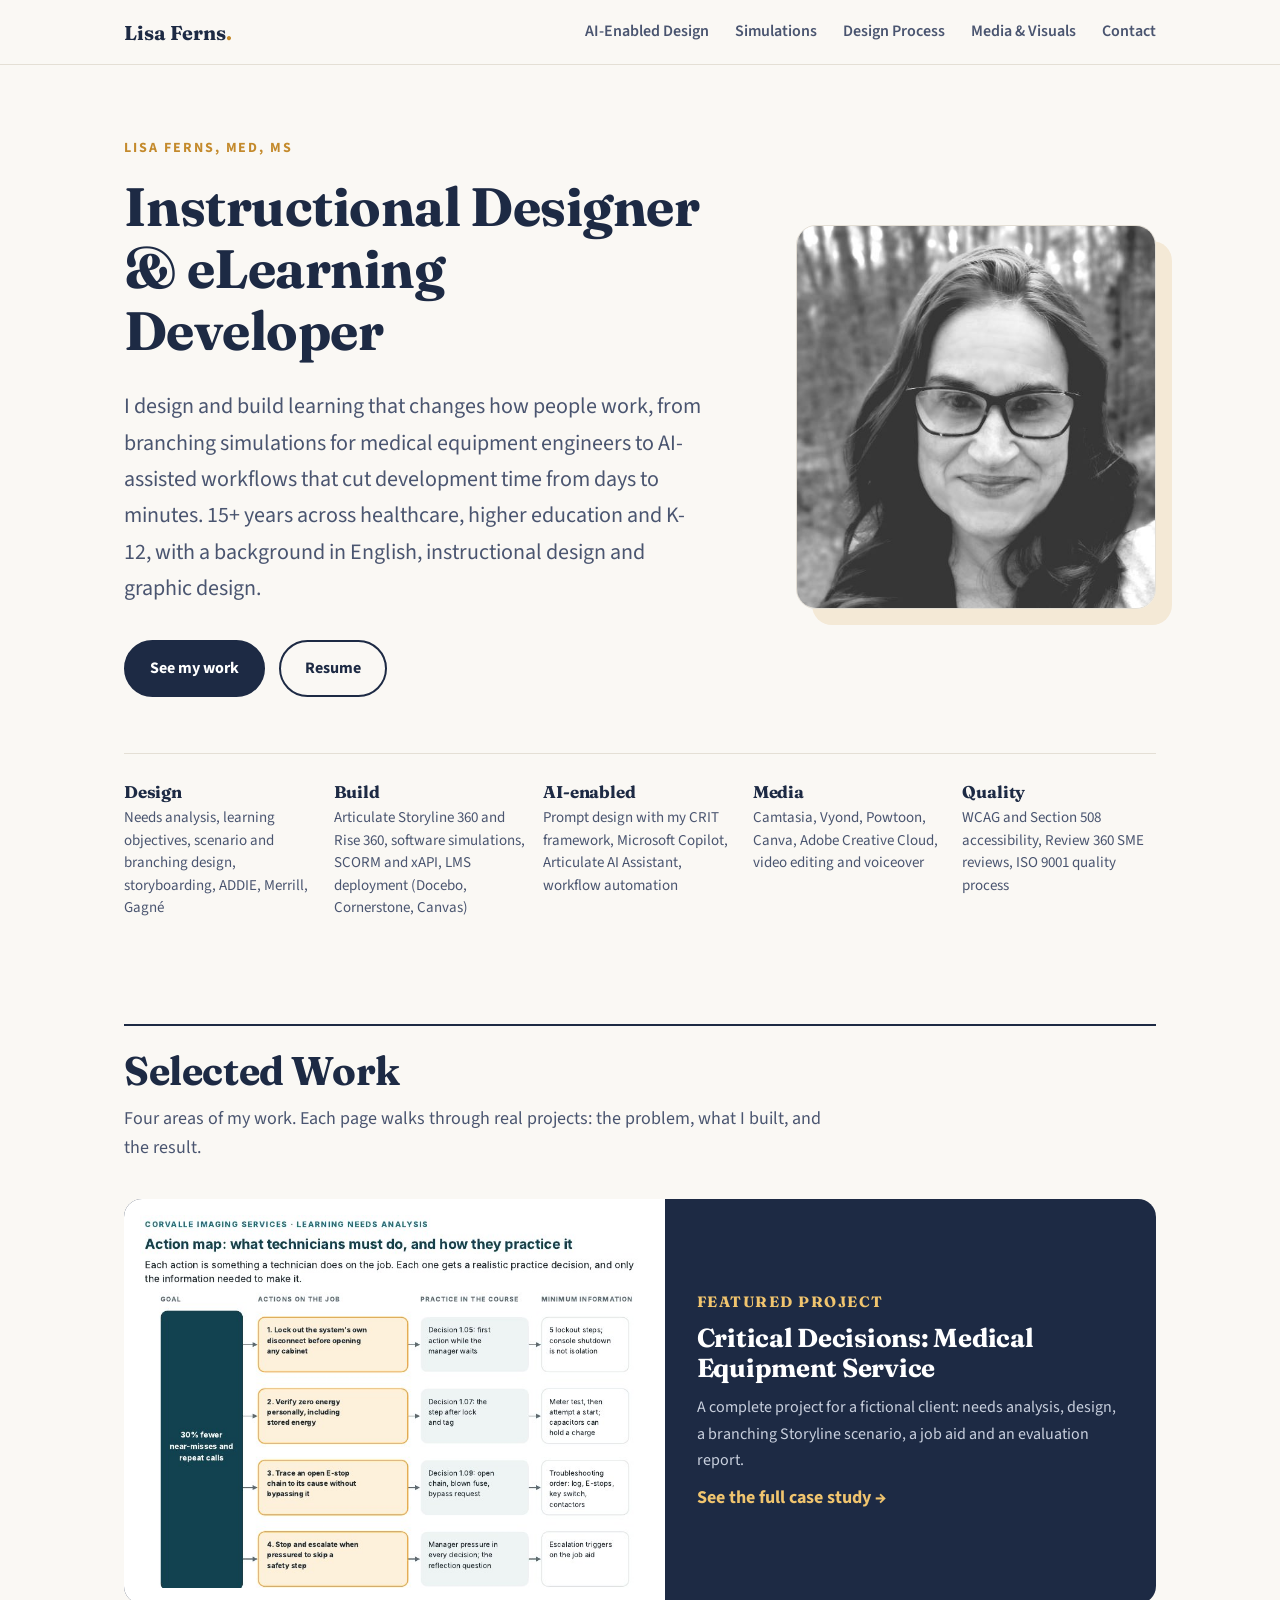
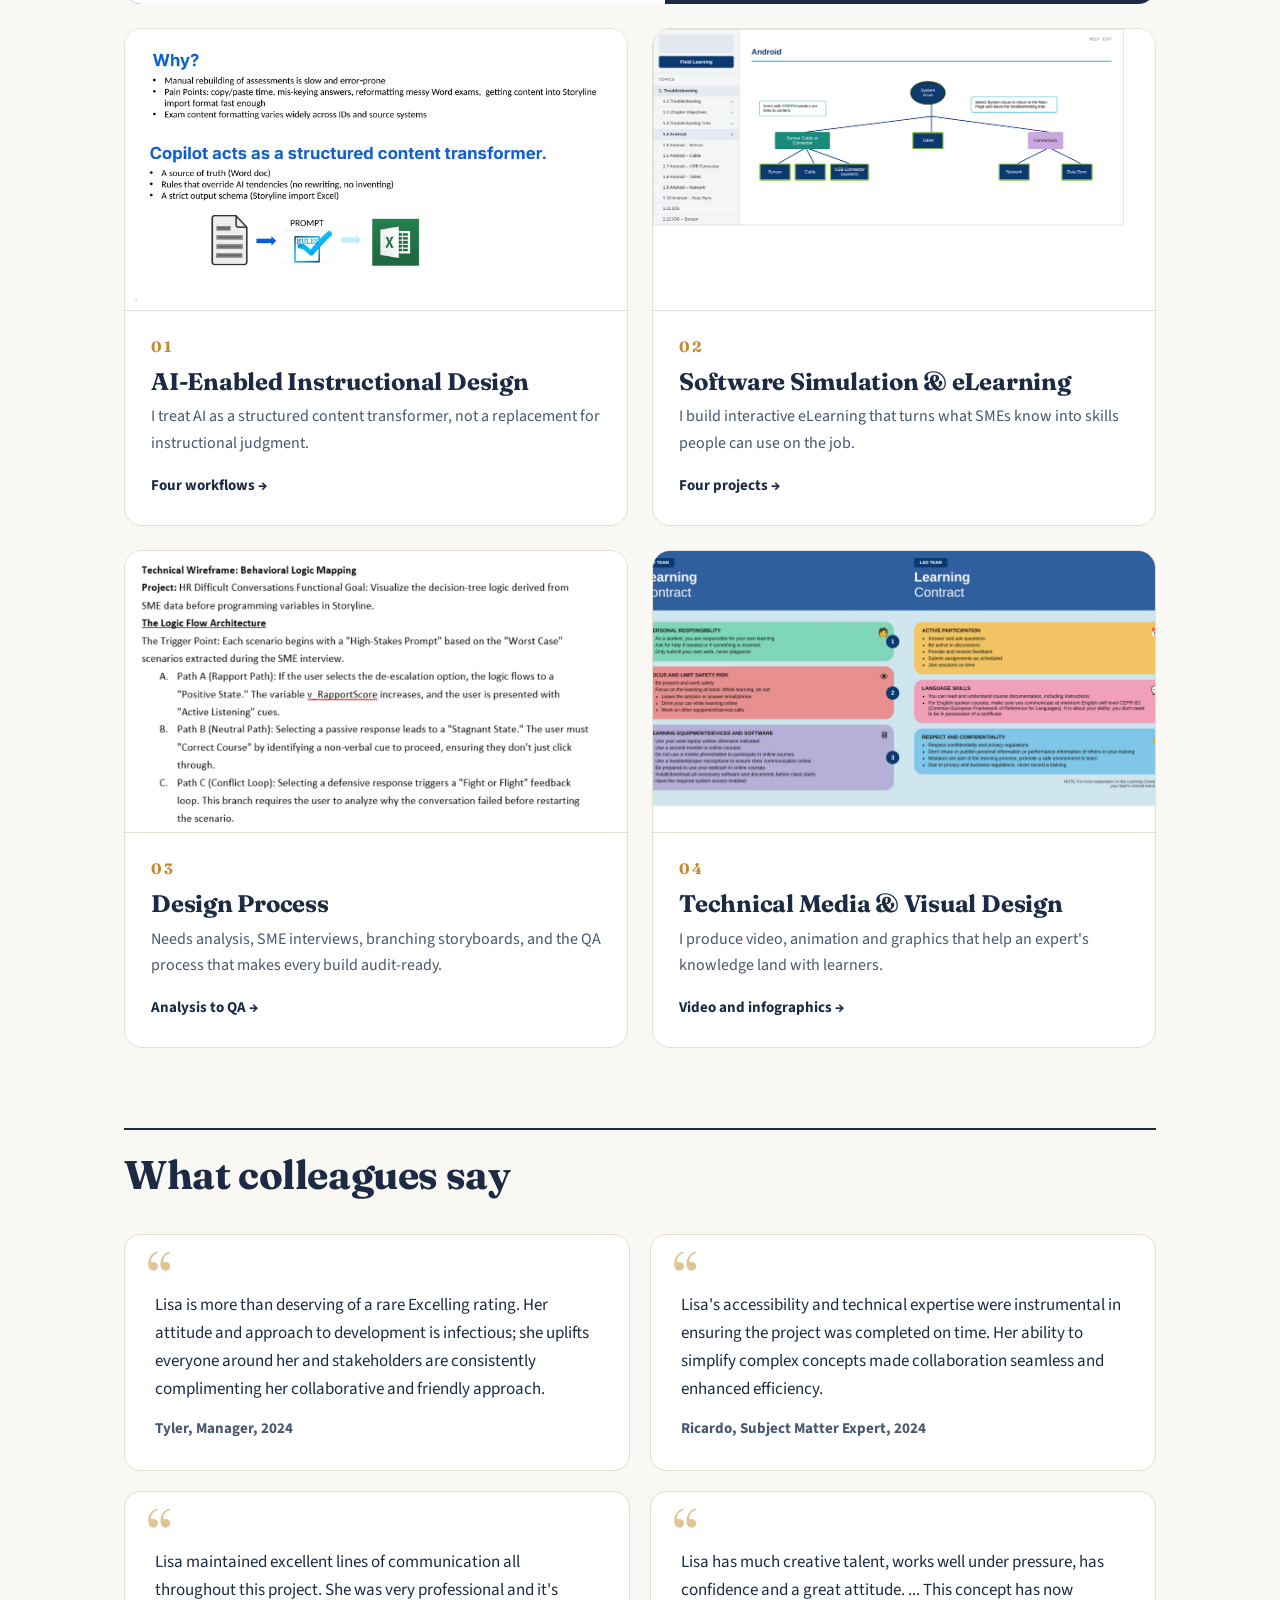
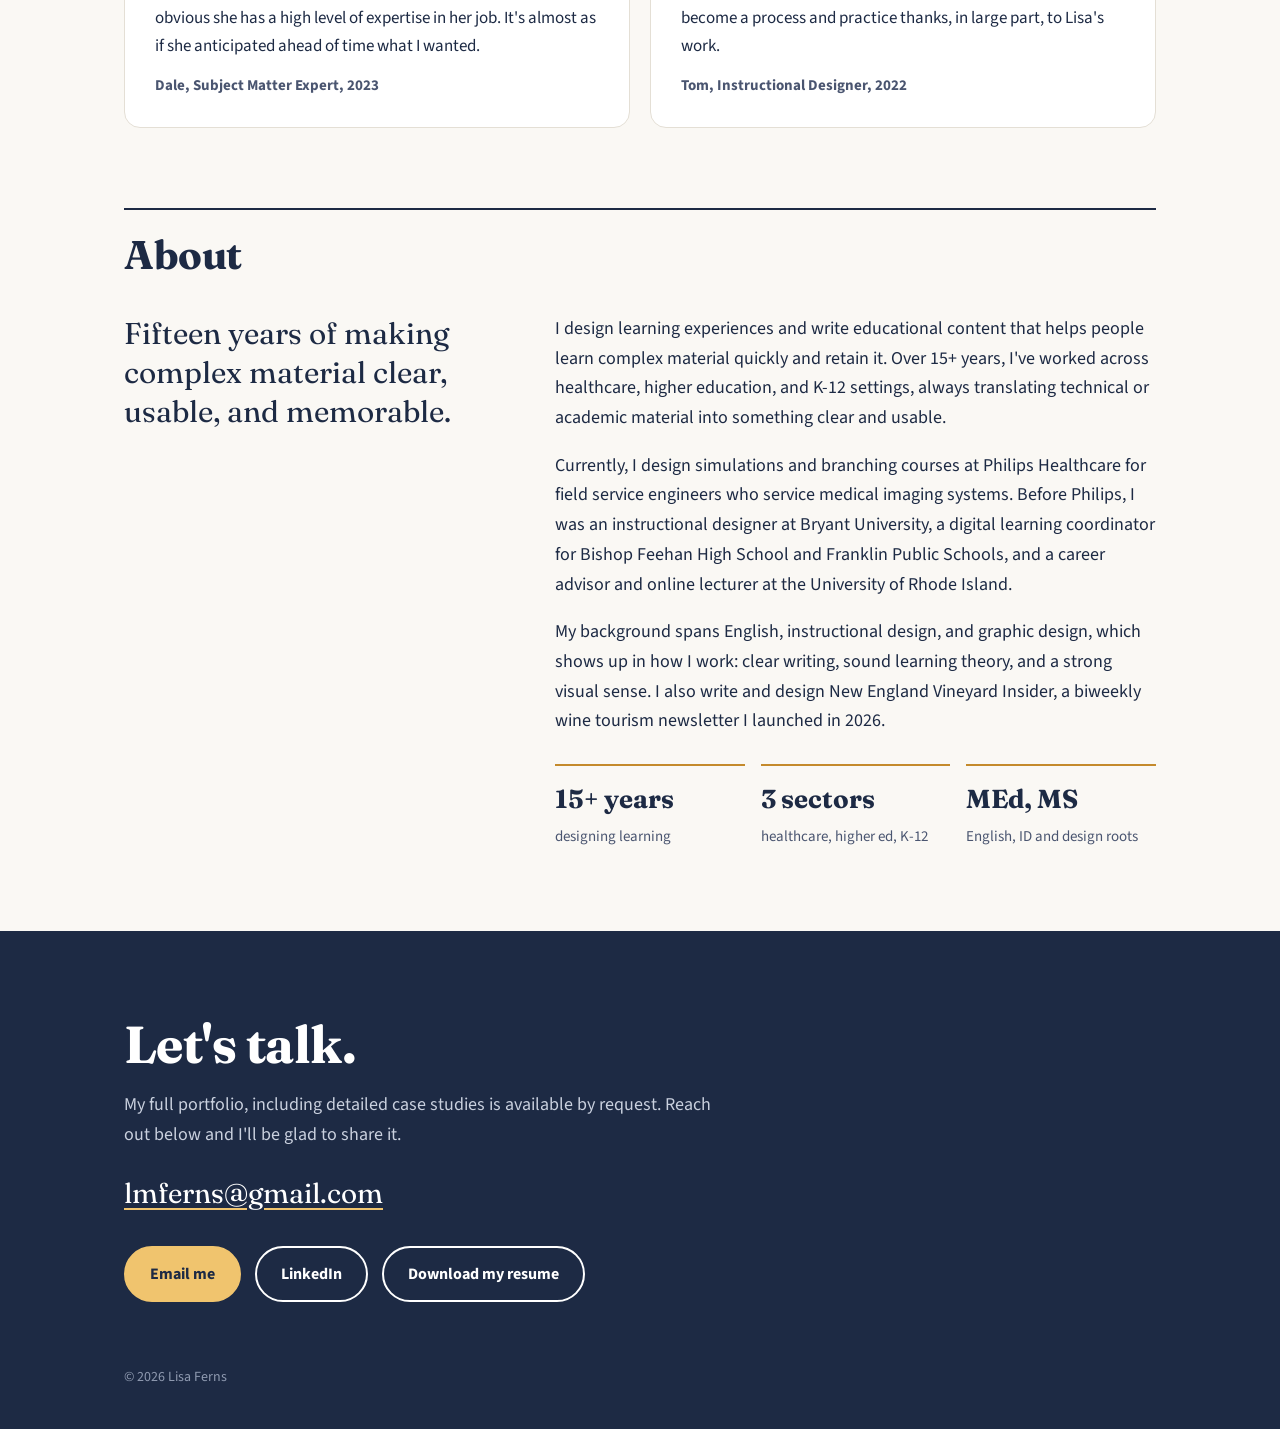
==== index.html @ f71ff094 "Publish portfolio site Co-Authored-By: Claude Opus 5.5 <noreply@anthropic.com> Claude-Session: https" ====
<!doctype html>
<html lang="en">
<head>
<meta charset="utf-8">
<meta name="viewport" content="width=device-width, initial-scale=1">
<title>Lisa Ferns | Learning Experience Designer</title>
<meta name="description" content="Lisa Ferns, MEd, MS. Learning experience designer with 15+ years of experience in AI-enabled instructional design, Storyline simulations and eLearning.">
<meta property="og:title" content="Lisa Ferns | Learning Experience Designer">
<meta property="og:description" content="Lisa Ferns, MEd, MS. Learning experience designer with 15+ years of experience in AI-enabled instructional design, Storyline simulations and eLearning.">
<meta property="og:image" content="https://lmferns.github.io/images/headshot.jpg">
<meta property="og:url" content="https://lmferns.github.io/">
<meta property="og:type" content="website">
<meta name="twitter:card" content="summary">
<link rel="preconnect" href="https://fonts.googleapis.com">
<link rel="preconnect" href="https://fonts.gstatic.com" crossorigin>
<link href="https://fonts.googleapis.com/css2?family=Fraunces:opsz,wght@9..144,500;9..144,700&family=Source+Sans+3:wght@400;600;700&display=swap" rel="stylesheet">
<link rel="stylesheet" href="styles.css">
</head>
<body>
<a class="skip" href="#main">Skip to content</a>
<header class="nav"><div class="wrap">
<a class="brand" href="index.html">Lisa Ferns<span>.</span></a>
<nav aria-label="Main"><a href="ai.html">AI-Enabled Design</a><a href="simulations.html">Simulations</a><a href="process.html">Design Process</a><a href="media.html">Media &amp; Visuals</a><a href="#contact">Contact</a></nav>
</div></header>
<main id="main"><section class="hero"><div class="wrap hero-grid"><div>
<p class="eyebrow">Lisa Ferns, MEd, MS</p>
<h1>Instructional Designer &amp; eLearning Developer</h1>
<p class="lede">I design and build learning that changes how people work, from branching simulations for medical equipment engineers to AI-assisted workflows that cut development time from days to minutes. 15+ years across healthcare, higher education and K-12, with a background in English, instructional design and graphic design.</p>
<div class="btns"><a class="btn solid" href="#work">See my work</a><a class="btn ghost" href="resume/Lisa-Ferns-Resume.pdf" target="_blank" rel="noopener">Resume</a></div>
</div><img class="portrait" src="images/headshot.jpg" alt="Portrait of Lisa Ferns"></div>
<div class="wrap"><div class="skills">
<div><h3>Design</h3><p>Needs analysis, learning objectives, scenario and branching design, storyboarding, ADDIE, Merrill, Gagné</p></div>
<div><h3>Build</h3><p>Articulate Storyline 360 and Rise 360, software simulations, SCORM and xAPI, LMS deployment (Docebo, Cornerstone, Canvas)</p></div>
<div><h3>AI-enabled</h3><p>Prompt design with my CRIT framework, Microsoft Copilot, Articulate AI Assistant, workflow automation</p></div>
<div><h3>Media</h3><p>Camtasia, Vyond, Powtoon, Canva, Adobe Creative Cloud, video editing and voiceover</p></div>
<div><h3>Quality</h3><p>WCAG and Section 508 accessibility, Review 360 SME reviews, ISO 9001 quality process</p></div>
</div></div></section>
<section class="block" id="work"><div class="wrap"><div class="sec-head"><h2>Selected Work</h2><p>Four areas of my work. Each page walks through real projects: the problem, what I built, and the result.</p></div><a class="featured" href="critical-decisions.html"><div class="thumb"><img src="images/cd-actionmap.jpg" alt=""></div><div class="body"><span class="num">Featured project</span><h3>Critical Decisions: Medical Equipment Service</h3><p>A complete project for a fictional client: needs analysis, design, a branching Storyline scenario, a job aid and an evaluation report.</p><span class="more">See the full case study &rarr;</span></div></a><div class="cards"><a class="card" href="ai.html"><div class="thumb"><img src="images/storyline-workflow.jpg" alt="" loading="lazy"></div><div class="body"><span class="num">01</span><h3>AI-Enabled Instructional Design</h3><p>I treat AI as a structured content transformer, not a replacement for instructional judgment.</p><span class="more">Four workflows &rarr;</span></div></a><a class="card" href="simulations.html"><div class="thumb"><img src="images/decision-tree-menu.png" alt="" loading="lazy"></div><div class="body"><span class="num">02</span><h3>Software Simulation &amp; eLearning</h3><p>I build interactive eLearning that turns what SMEs know into skills people can use on the job.</p><span class="more">Four projects &rarr;</span></div></a><a class="card" href="process.html"><div class="thumb"><img src="images/hr-wireframe.jpg" alt="" loading="lazy"></div><div class="body"><span class="num">03</span><h3>Design Process</h3><p>Needs analysis, SME interviews, branching storyboards, and the QA process that makes every build audit-ready.</p><span class="more">Analysis to QA &rarr;</span></div></a><a class="card" href="media.html"><div class="thumb"><img src="images/info-learning-contract.png" alt="" loading="lazy"></div><div class="body"><span class="num">04</span><h3>Technical Media &amp; Visual Design</h3><p>I produce video, animation and graphics that help an expert&#x27;s knowledge land with learners.</p><span class="more">Video and infographics &rarr;</span></div></a></div></div></section><section class="block" id="testimonials"><div class="wrap"><div class="sec-head"><h2>What colleagues say</h2></div><div class="quotes"><figure><blockquote>Lisa is more than deserving of a rare Excelling rating. Her attitude and approach to development is infectious; she uplifts everyone around her and stakeholders are consistently complimenting her collaborative and friendly approach.</blockquote><figcaption>Tyler, Manager, 2024</figcaption></figure><figure><blockquote>Lisa&#x27;s accessibility and technical expertise were instrumental in ensuring the project was completed on time. Her ability to simplify complex concepts made collaboration seamless and enhanced efficiency.</blockquote><figcaption>Ricardo, Subject Matter Expert, 2024</figcaption></figure><figure><blockquote>Lisa maintained excellent lines of communication all throughout this project. She was very professional and it&#x27;s obvious she has a high level of expertise in her job. It&#x27;s almost as if she anticipated ahead of time what I wanted.</blockquote><figcaption>Dale, Subject Matter Expert, 2023</figcaption></figure><figure><blockquote>Lisa has much creative talent, works well under pressure, has confidence and a great attitude. ... This concept has now become a process and practice thanks, in large part, to Lisa&#x27;s work.</blockquote><figcaption>Tom, Instructional Designer, 2022</figcaption></figure></div></div></section><section class="block" id="about"><div class="wrap"><div class="sec-head"><h2>About</h2></div><div class="about-grid">
<p class="pull">Fifteen years of making complex material clear, usable, and memorable.</p>
<div>
<p>I design learning experiences and write educational content that helps people learn complex material quickly and retain it. Over 15+ years, I've worked across healthcare, higher education, and K-12 settings, always translating technical or academic material into something clear and usable.</p>
<p>Currently, I design simulations and branching courses at Philips Healthcare for field service engineers who service medical imaging systems. Before Philips, I was an instructional designer at Bryant University, a digital learning coordinator for Bishop Feehan High School and Franklin Public Schools, and a career advisor and online lecturer at the University of Rhode Island.</p>
<p>My background spans English, instructional design, and graphic design, which shows up in how I work: clear writing, sound learning theory, and a strong visual sense. I also write and design New England Vineyard Insider, a biweekly wine tourism newsletter I launched in 2026.</p>
<div class="facts"><div><b>15+ years</b><span>designing learning</span></div><div><b>3 sectors</b><span>healthcare, higher ed, K-12</span></div><div><b>MEd, MS</b><span>English, ID and design roots</span></div></div>
</div></div></div></section></main>
<section id="contact"><div class="wrap">
<h2>Let's talk.</h2>
<p>My full portfolio, including detailed case studies is available by request. Reach out below and I'll be glad to share it.</p>
<p class="email"><a href="mailto:lmferns@gmail.com">lmferns@gmail.com</a></p>
<div class="btns">
<a class="btn solid" href="mailto:lmferns@gmail.com">Email me</a>
<a class="btn ghost" href="https://www.linkedin.com/in/lisaferns/" target="_blank" rel="noopener">LinkedIn</a>
<a class="btn ghost" href="resume/Lisa-Ferns-Resume.pdf" target="_blank" rel="noopener">Download my resume</a>
</div>
<div class="foot">&copy; 2026 Lisa Ferns</div>
</div></section>
</body>
</html>
---- styles.css ----
:root{
  --ink:#1d2a44; --ink-soft:#4a5570; --paper:#faf8f4; --card:#ffffff;
  --accent:#c48a2c; --accent-soft:#f4e9d6; --gold:#f0c46e; --line:#e4dfd5;
  --max:1080px;
}
*{box-sizing:border-box}
html{scroll-behavior:smooth}
body{margin:0;background:var(--paper);color:var(--ink);font:400 18px/1.65 "Source Sans 3",system-ui,sans-serif;-webkit-font-smoothing:antialiased}
img{max-width:100%;display:block}
a{color:inherit}
.wrap{max-width:var(--max);margin:0 auto;padding:0 24px}
h1,h2,h3{font-family:Fraunces,Georgia,serif;font-weight:700;line-height:1.15;margin:0;letter-spacing:-.01em}
.skip{position:absolute;left:-999px}.skip:focus{left:16px;top:8px;background:#fff;padding:8px;z-index:99}

/* nav */
header.nav{position:sticky;top:0;z-index:10;background:rgba(250,248,244,.94);backdrop-filter:blur(8px);border-bottom:1px solid var(--line)}
header.nav .wrap{display:flex;justify-content:space-between;align-items:center;min-height:64px;gap:20px}
.brand{font-family:Fraunces,serif;font-weight:700;font-size:20px;text-decoration:none;white-space:nowrap}
.brand span{color:var(--accent)}
nav{display:flex;gap:26px}
nav a{text-decoration:none;font-weight:600;font-size:16px;color:var(--ink-soft);white-space:nowrap;padding:4px 0;border-bottom:2px solid transparent}
nav a:hover{color:var(--ink)}
nav a[aria-current="page"]{color:var(--ink);border-bottom-color:var(--accent)}

/* buttons */
.btns{display:flex;gap:14px;flex-wrap:wrap}
.btn{display:inline-block;padding:13px 24px;border-radius:999px;font-weight:700;font-size:16px;text-decoration:none;border:2px solid var(--ink);transition:.15s}
.btn.solid{background:var(--ink);color:#fff}
.btn.solid:hover{background:#2c3d60;border-color:#2c3d60}
.btn.ghost:hover{background:var(--ink);color:#fff}
.eyebrow{text-transform:uppercase;letter-spacing:.14em;font-size:14px;font-weight:700;color:var(--accent);margin:0 0 16px}

/* home hero */
.hero{padding:72px 0 64px}
.hero-grid{display:grid;grid-template-columns:1.5fr 1fr;gap:56px;align-items:center}
.hero h1{font-size:clamp(36px,5vw,54px);max-width:18ch}
.lede{font-size:clamp(19px,2.2vw,22px);color:var(--ink-soft);max-width:36em;margin:26px 0 34px}
.portrait{border-radius:20px;overflow:hidden;border:1px solid var(--line);box-shadow:16px 16px 0 var(--accent-soft);max-width:360px;justify-self:end}

/* skills strip */
.skills{display:grid;grid-template-columns:repeat(5,1fr);gap:16px;margin-top:56px;padding-top:28px;border-top:1px solid var(--line)}
.skills h3{font-size:17px;margin-bottom:6px;color:var(--ink)}
.skills p{margin:0;font-size:15px;line-height:1.5;color:var(--ink-soft)}
@media (max-width:960px){.skills{grid-template-columns:repeat(2,1fr)}}
@media (max-width:560px){.skills{grid-template-columns:1fr}}

/* page hero */
.page-hero{padding:72px 0 40px}
.page-hero h1{font-size:clamp(36px,6vw,58px);max-width:18ch}
.page-hero .lede{margin-bottom:0}

/* section heads */
.sec-head{border-top:2px solid var(--ink);padding-top:22px;margin-bottom:36px}
.sec-head h2{font-size:clamp(28px,4vw,40px)}
.sec-head p{margin:10px 0 0;color:var(--ink-soft);max-width:40em}
section.block{padding:40px 0}

/* strengths */
.strengths{display:grid;grid-template-columns:1fr 1fr;gap:16px;margin:36px 0 8px;padding:0;list-style:none}
.strengths li{background:var(--card);border:1px solid var(--line);border-left:4px solid var(--accent);border-radius:10px;padding:18px 20px;font-size:16px;color:var(--ink-soft)}
.strengths b{display:block;color:var(--ink);font-size:17px;margin-bottom:4px}

/* section cards on home */
.cards{display:grid;grid-template-columns:1fr 1fr;gap:24px}
.card{display:flex;flex-direction:column;background:var(--card);border:1px solid var(--line);border-radius:18px;overflow:hidden;text-decoration:none;transition:.18s}
.card:hover{transform:translateY(-3px);box-shadow:0 14px 30px rgba(29,42,68,.10)}
.card .thumb{aspect-ratio:16/9;background:var(--accent-soft);overflow:hidden;border-bottom:1px solid var(--line)}
.card .thumb img{width:100%;height:100%;object-fit:cover;object-position:top}
.card .body{padding:24px 26px 26px;display:flex;flex-direction:column;gap:8px;flex:1}
.card .num{font-family:Fraunces,serif;color:var(--accent);font-weight:700;font-size:15px;letter-spacing:.1em}
.card h3{font-size:24px}
.card p{margin:0;color:var(--ink-soft);font-size:16px}
.card .more{margin-top:auto;padding-top:10px;font-weight:700;font-size:15px}

/* featured + case study */
.featured{display:grid;grid-template-columns:1.1fr 1fr;margin:0 0 24px;background:var(--ink);color:#fff;border-radius:18px;overflow:hidden;text-decoration:none;transition:.18s}
.featured:hover{transform:translateY(-3px);box-shadow:0 14px 30px rgba(29,42,68,.18)}
.featured .thumb{background:#fff;padding:16px}
.featured .thumb img{width:100%;height:100%;object-fit:contain}
.featured .body{padding:32px;display:flex;flex-direction:column;gap:10px;justify-content:center}
.featured .num{font-family:Fraunces,serif;color:var(--gold);font-weight:700;font-size:15px;letter-spacing:.1em;text-transform:uppercase}
.featured h3{font-size:26px;color:#fff}
.featured p{margin:0;color:#c9d0de;font-size:16px}
.featured .more{font-weight:700;color:var(--gold)}
.cd-steps{display:grid;grid-template-columns:repeat(5,1fr);gap:12px;margin-bottom:40px}
.cd-steps a{background:var(--card);border:1px solid var(--line);border-radius:12px;padding:14px 16px;text-decoration:none;font-weight:600}
.cd-steps a:hover{border-color:var(--accent)}
.cd-steps b{display:block;font-family:Fraunces,serif;color:var(--accent);font-size:20px}
.project{scroll-margin-top:90px}
@media (max-width:760px){.featured{grid-template-columns:1fr}.cd-steps{grid-template-columns:repeat(2,1fr)}}

/* projects */
.project{background:var(--card);border:1px solid var(--line);border-radius:18px;padding:clamp(24px,5vw,52px);margin-bottom:40px}
.p-top{display:grid;grid-template-columns:auto 1fr;gap:22px;align-items:start;margin-bottom:28px}
.p-num{font-family:Fraunces,serif;font-size:52px;line-height:1;color:var(--accent);font-weight:700}
.project h3{font-size:clamp(23px,3vw,31px);margin-bottom:12px}
.tags{display:flex;flex-wrap:wrap;gap:8px;margin:0;padding:0;list-style:none}
.tags li{background:var(--accent-soft);color:#7a5418;font-size:14px;font-weight:600;padding:4px 12px;border-radius:999px}
.stat{display:flex;gap:16px;align-items:center;background:var(--ink);color:#fff;border-radius:12px;padding:18px 24px;margin-bottom:32px}
.stat strong{font-family:Fraunces,serif;font-size:clamp(23px,3vw,30px);color:var(--gold);white-space:nowrap}
.stat span{font-size:16px;opacity:.9}
.story{display:grid;gap:26px;max-width:46em}
.story h4{margin:0 0 6px;font-size:13px;text-transform:uppercase;letter-spacing:.14em;color:var(--accent);font-weight:700}
.story p{margin:0}
.story ul{margin:4px 0 0;padding-left:20px}
.story li{margin-bottom:8px}
.story li b{color:var(--ink)}
.note{font-size:15px;color:var(--ink-soft);font-style:italic}
.project .btn{margin-top:32px}
.shots{display:grid;gap:16px;margin-top:36px}
.shots:not(.two):not(.three){max-width:760px}
.shots.narrow{max-width:520px}
.shots.two{grid-template-columns:1fr 1fr}
.shots.three{grid-template-columns:repeat(3,1fr)}
.shots figure{margin:0}
.shots img{border-radius:10px;border:1px solid var(--line);width:100%;background:#fff}
.shots figcaption{font-size:14px;color:var(--ink-soft);margin-top:8px}
.video{position:relative;aspect-ratio:16/9;border-radius:10px;overflow:hidden;border:1px solid var(--line);background:#000}
.video iframe{position:absolute;inset:0;width:100%;height:100%;border:0}
.gallery{columns:3 260px;column-gap:16px;margin-top:36px}
.gallery a{display:block;margin-bottom:16px;break-inside:avoid}
.gallery img{border-radius:10px;border:1px solid var(--line);width:100%}
.shift{display:grid;grid-template-columns:1fr auto 1fr;gap:16px;align-items:center;margin-top:36px}
.shift div{border:1px solid var(--line);border-radius:12px;padding:20px 22px;background:var(--paper)}
.shift .after{background:var(--accent-soft);border-color:#e7d2ad}
.shift small{display:block;text-transform:uppercase;letter-spacing:.12em;font-size:12px;font-weight:700;color:var(--ink-soft);margin-bottom:6px}
.shift b{font-family:Fraunces,serif;font-size:21px}
.shift .arrow{font-size:28px;color:var(--accent);border:0;background:none;padding:0}

/* QA steps */
.qa-steps{list-style:none;margin:0;padding:0;display:grid;grid-template-columns:1fr 1fr;gap:20px;counter-reset:qa}
.qa-steps li{counter-increment:qa;background:var(--card);border:1px solid var(--line);border-radius:14px;padding:26px}
.qa-steps li::before{content:counter(qa,decimal-leading-zero);font-family:Fraunces,serif;font-weight:700;font-size:28px;color:var(--accent);display:block;margin-bottom:8px}
.qa-steps h3{font-size:21px;margin-bottom:8px}
.qa-steps p{margin:0;font-size:17px;color:var(--ink-soft)}
.wide-img{margin:28px 0 0;border-radius:12px;border:1px solid var(--line);background:#fff;padding:12px}

/* testimonials */
.quotes{display:grid;grid-template-columns:1fr 1fr;gap:20px}
.quotes figure{margin:0;background:var(--card);border:1px solid var(--line);border-radius:16px;padding:28px 30px;position:relative}
.quotes figure::before{content:"\201C";font-family:Fraunces,serif;font-size:72px;line-height:1;color:var(--accent);position:absolute;top:10px;left:22px;opacity:.5}
.quotes blockquote{margin:28px 0 14px;font-size:17px}
.quotes figcaption{font-weight:700;font-size:15px;color:var(--ink-soft)}

/* about */
.about-grid{display:grid;grid-template-columns:1fr 1.6fr;gap:56px}
.pull{font-family:Fraunces,serif;font-size:clamp(24px,3vw,30px);line-height:1.3;margin:0}
.about-grid p{margin:0 0 18px}
.facts{display:grid;grid-template-columns:repeat(3,1fr);gap:16px;margin-top:28px}
.facts div{border-top:2px solid var(--accent);padding-top:12px}
.facts b{display:block;font-family:Fraunces,serif;font-size:26px}
.facts span{font-size:15px;color:var(--ink-soft)}

/* next page */
.next{display:flex;justify-content:space-between;gap:16px;flex-wrap:wrap;padding:20px 0 60px}
.next a{font-weight:700;text-decoration:none;border-bottom:2px solid var(--accent)}

/* contact */
#contact{background:var(--ink);color:#fff;padding:84px 0 40px;margin-top:40px}
#contact h2{font-size:clamp(32px,5vw,52px);margin-bottom:16px}
#contact p{color:#c9d0de;max-width:34em;margin:0 0 28px}
#contact p.email{font-family:Fraunces,serif;font-size:clamp(22px,3vw,28px);color:#fff;margin:-8px 0 30px}
#contact p.email a{text-decoration-color:var(--gold);text-underline-offset:5px}
#contact .btn{border-color:#fff}
#contact .btn.solid{background:var(--gold);border-color:var(--gold);color:var(--ink)}
#contact .btn.ghost{color:#fff}
#contact .btn.ghost:hover{background:#fff;color:var(--ink)}
#contact .foot{margin-top:64px;font-size:14px;color:#8f9ab0}

@media (max-width:860px){
  header.nav .wrap{flex-direction:column;align-items:flex-start;gap:4px;padding-top:12px;padding-bottom:8px}
  nav{width:100%;overflow-x:auto;gap:22px;padding-bottom:4px;scrollbar-width:none}
  nav::-webkit-scrollbar{display:none}
  .hero-grid{grid-template-columns:1fr;gap:36px}
  .portrait{justify-self:start;max-width:240px}
}
@media (max-width:760px){
  body{font-size:17px}
  .wrap{padding:0 16px}
  .hero{padding:52px 0 56px}
  .page-hero{padding:48px 0 24px}
  .p-top{grid-template-columns:1fr;gap:6px}
  .p-num{font-size:38px}
  .cards,.quotes,.strengths,.qa-steps,.shots.two,.shots.three,.about-grid,.facts{grid-template-columns:1fr}
  .about-grid{gap:20px}
  .shift{grid-template-columns:1fr}
  .shift .arrow{transform:rotate(90deg);justify-self:center}
  .stat{flex-direction:column;align-items:flex-start;gap:4px}
}
.shots video{display:block;width:100%;border-radius:10px;border:1px solid var(--line);background:#000}
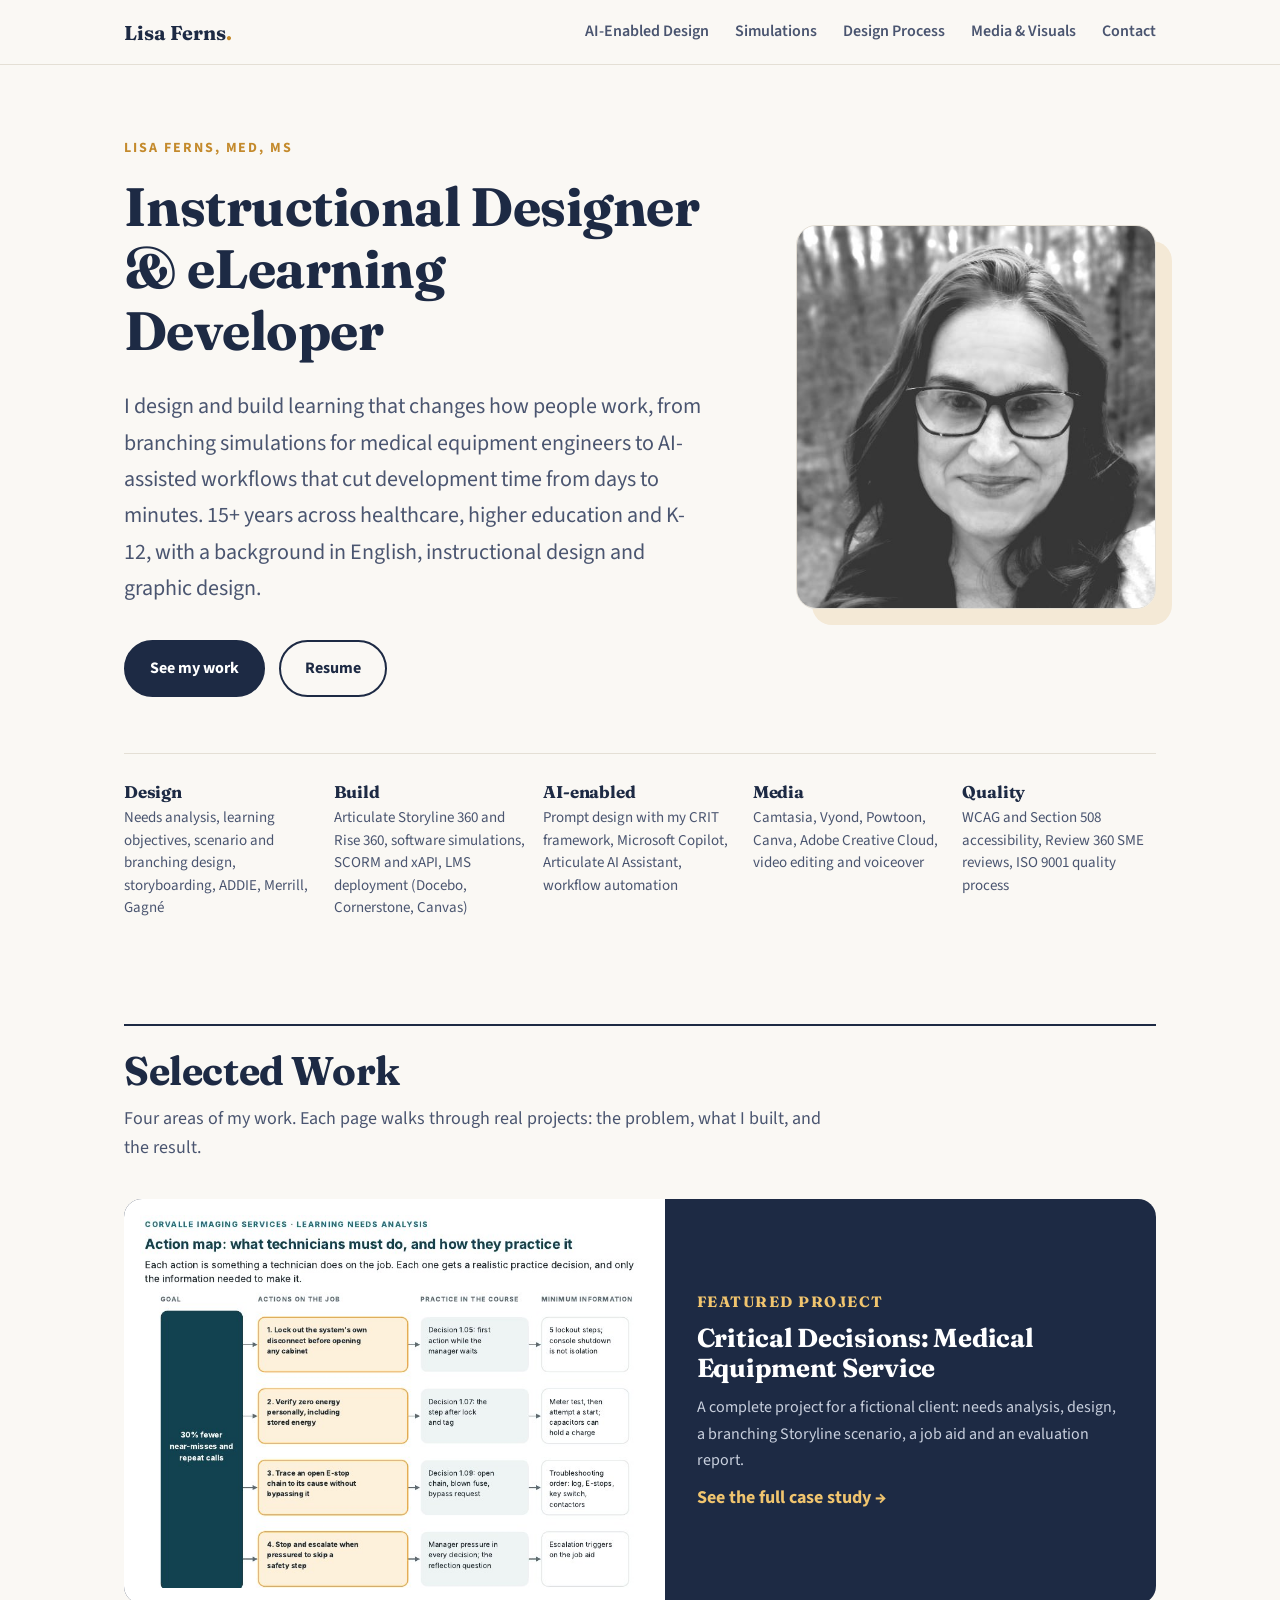
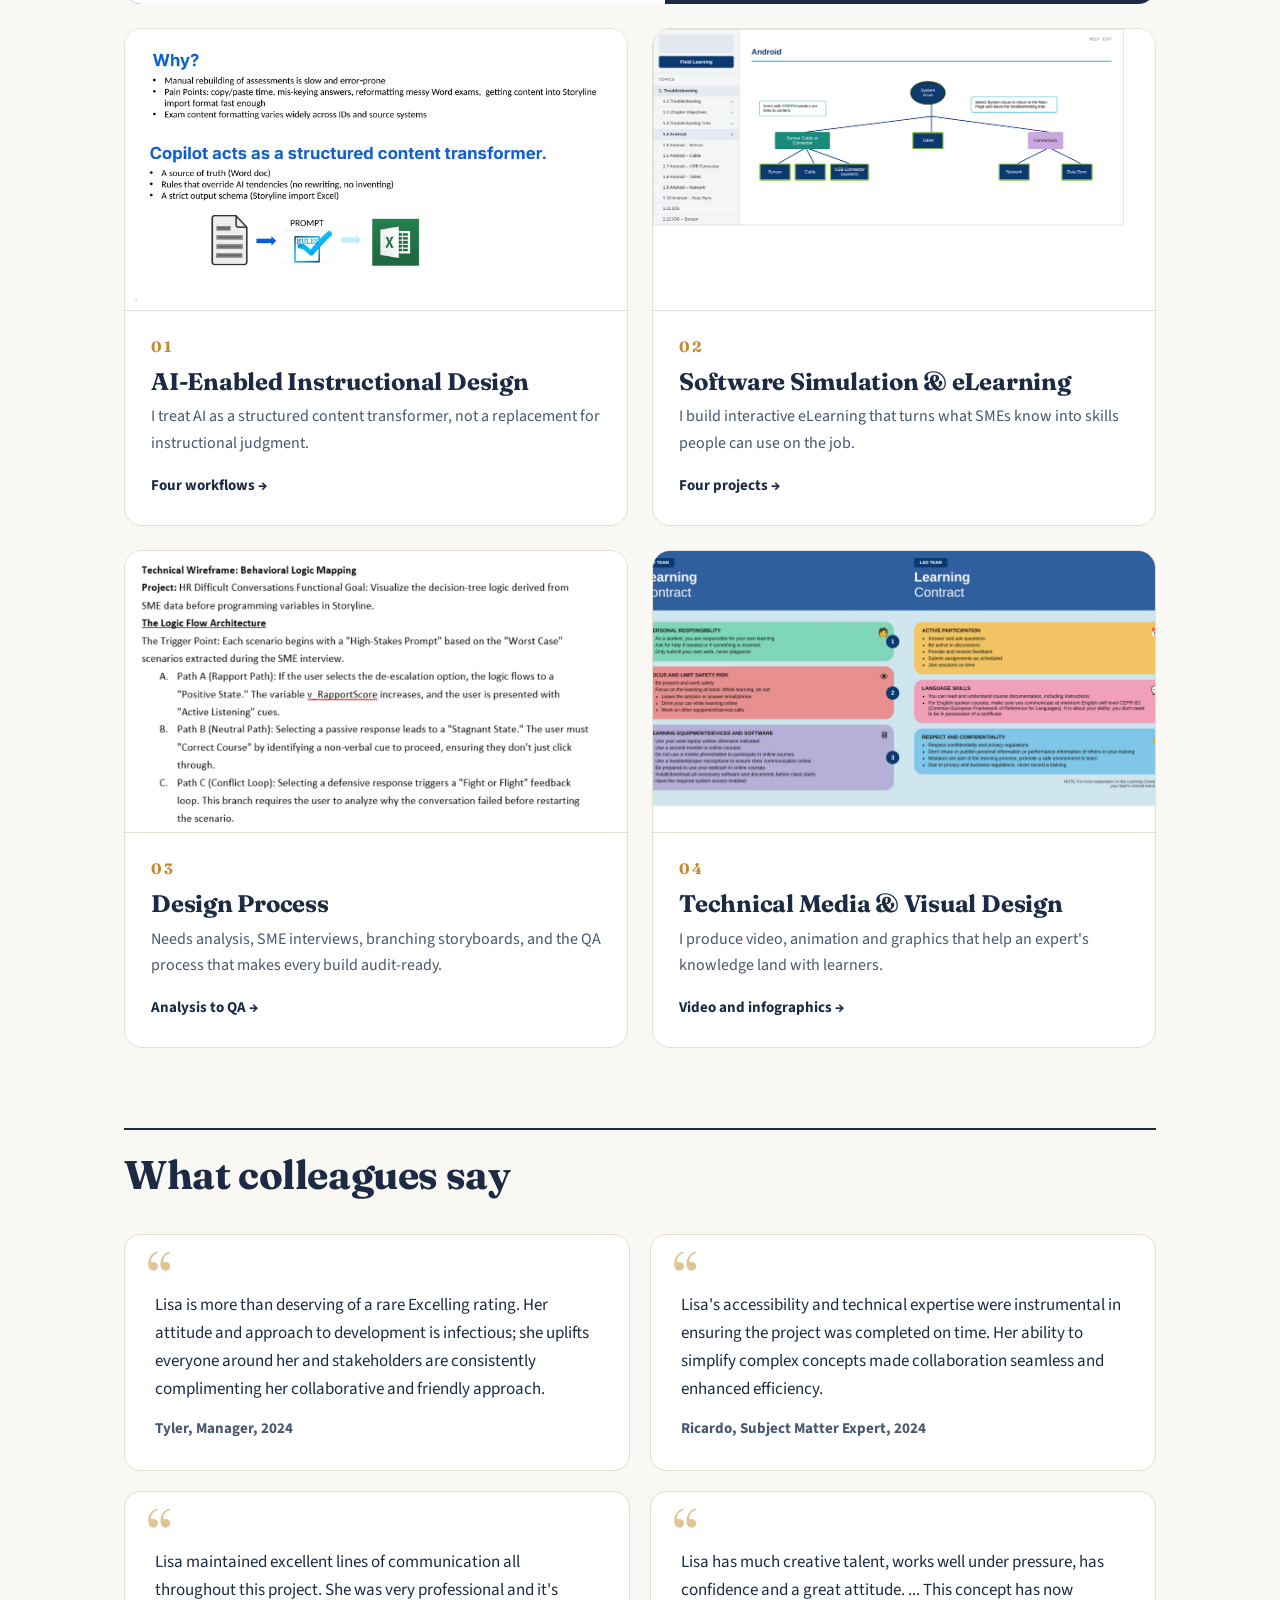
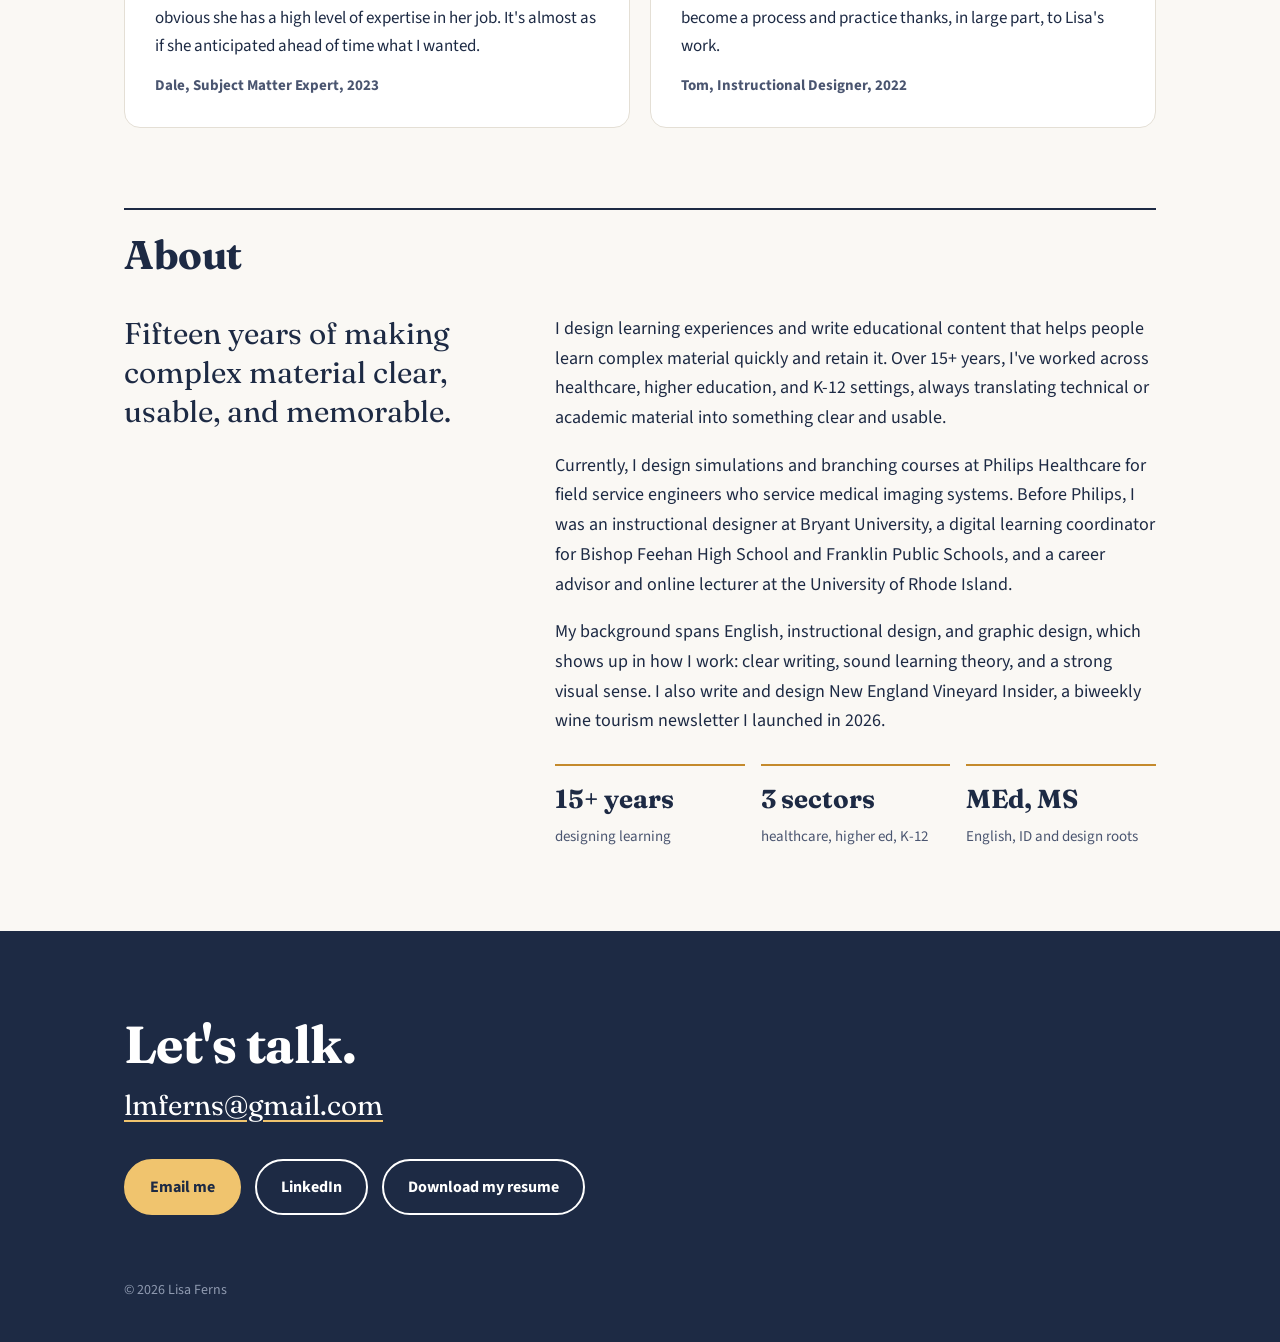
==== commit acb310b9: "Remove 'available by request' line from contact section Co-Authored-By: Claude Opus 5.5 <noreply@ant" ====
--- a/index.html
+++ b/index.html
@@ -45,7 +45,6 @@
 </div></div></div></section></main>
 <section id="contact"><div class="wrap">
 <h2>Let's talk.</h2>
-<p>My full portfolio, including detailed case studies is available by request. Reach out below and I'll be glad to share it.</p>
 <p class="email"><a href="mailto:lmferns@gmail.com">lmferns@gmail.com</a></p>
 <div class="btns">
 <a class="btn solid" href="mailto:lmferns@gmail.com">Email me</a>
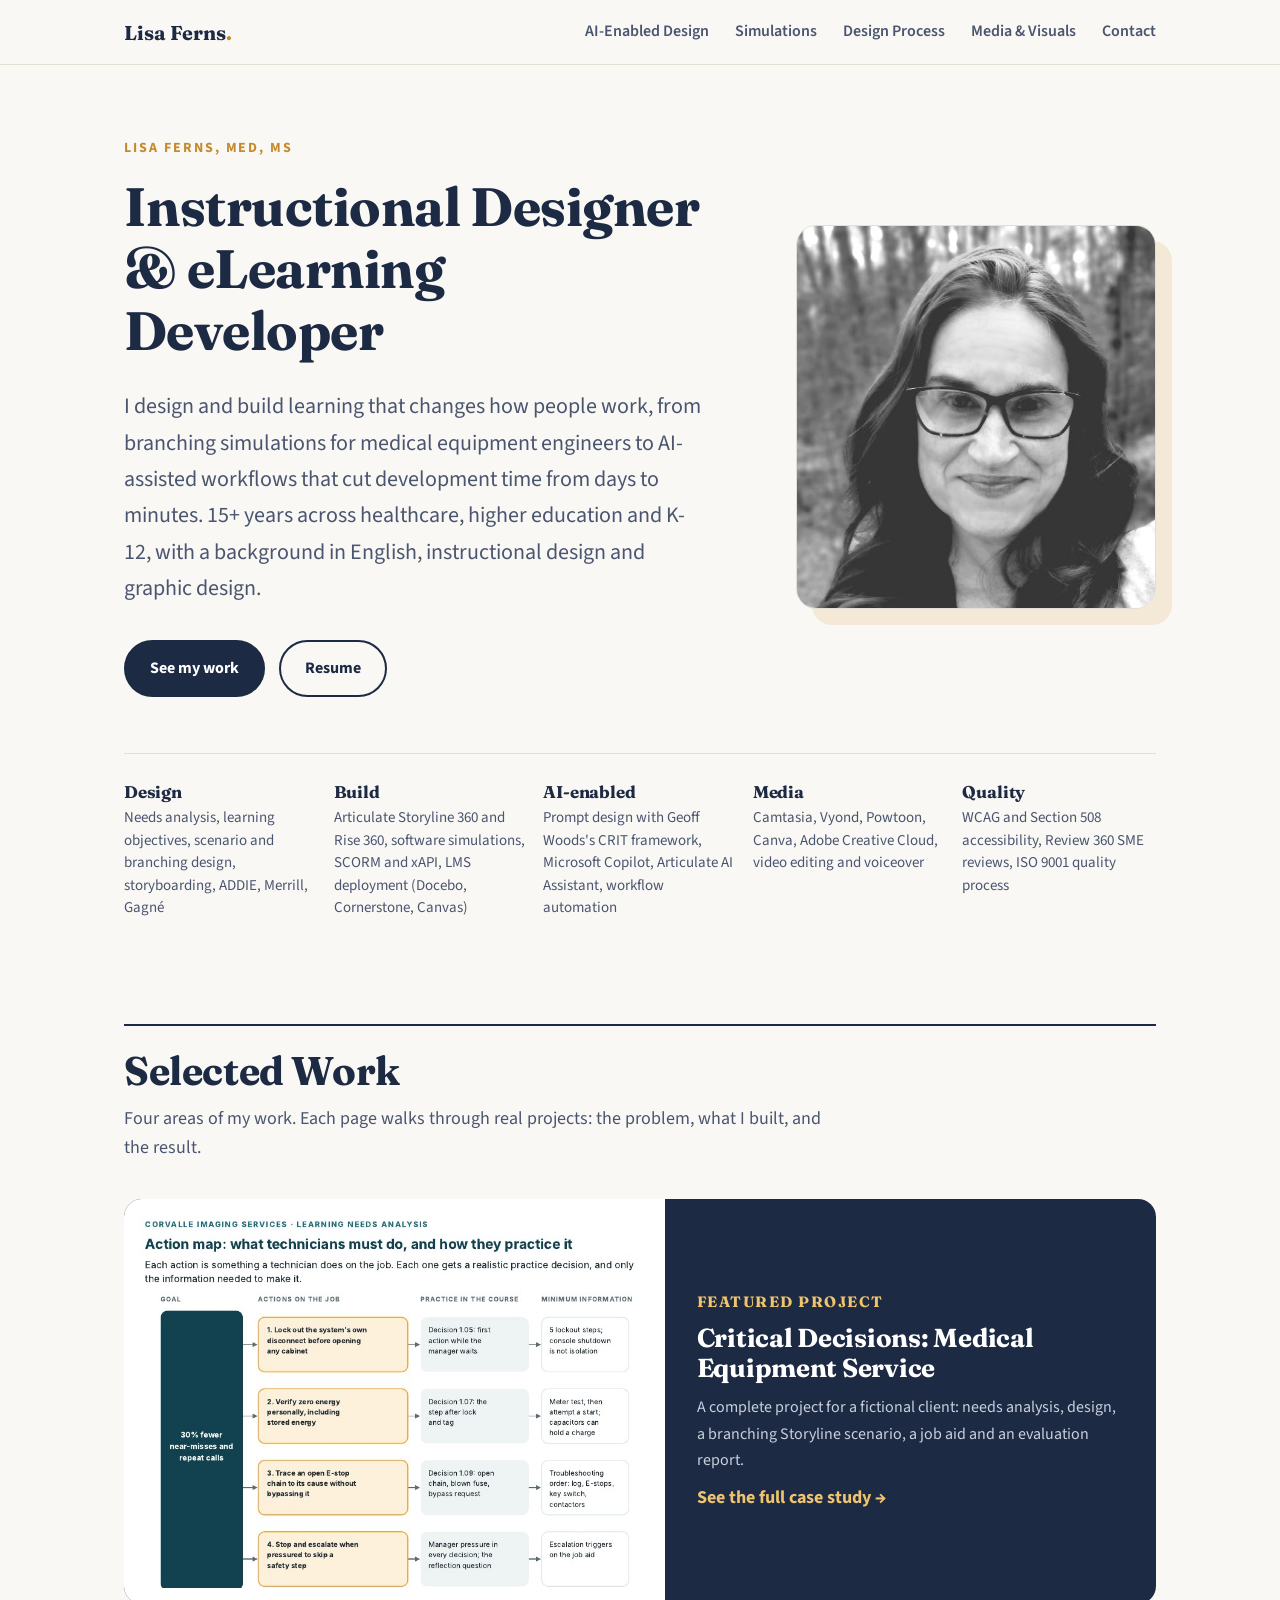
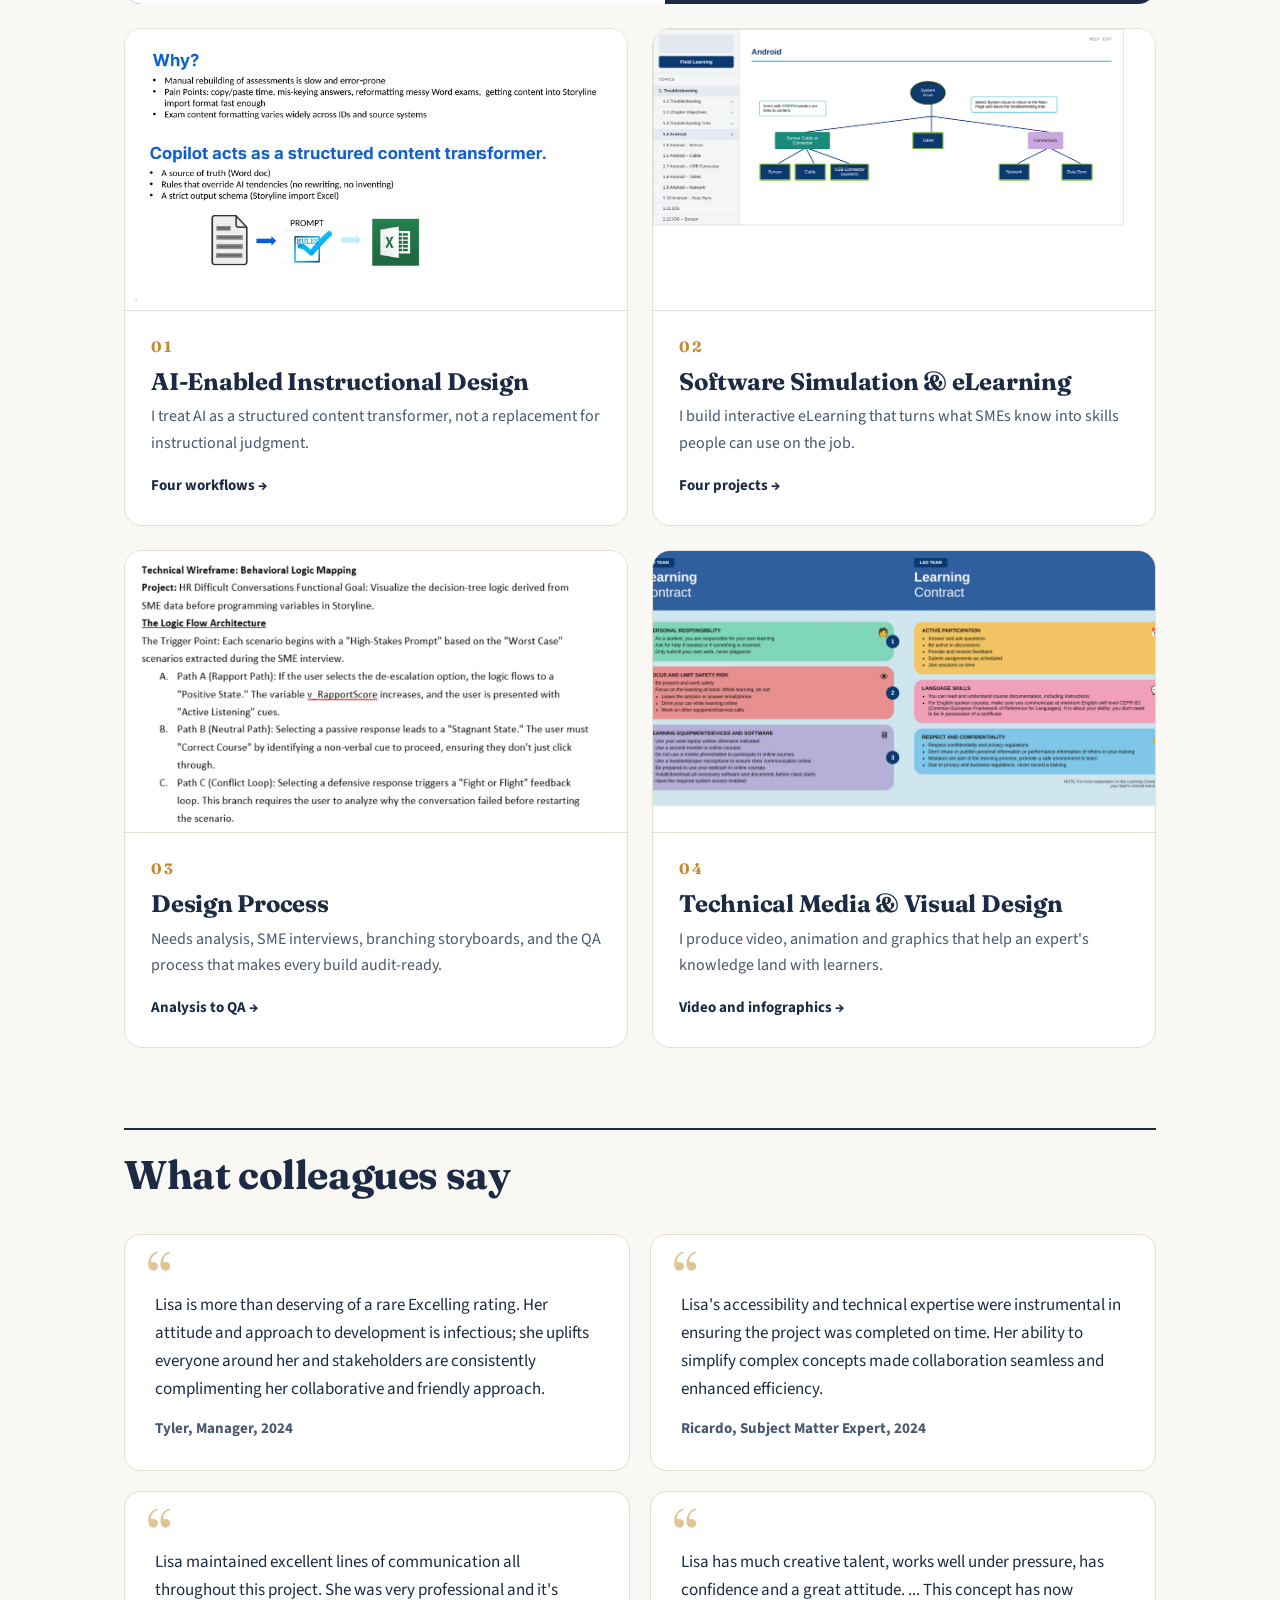
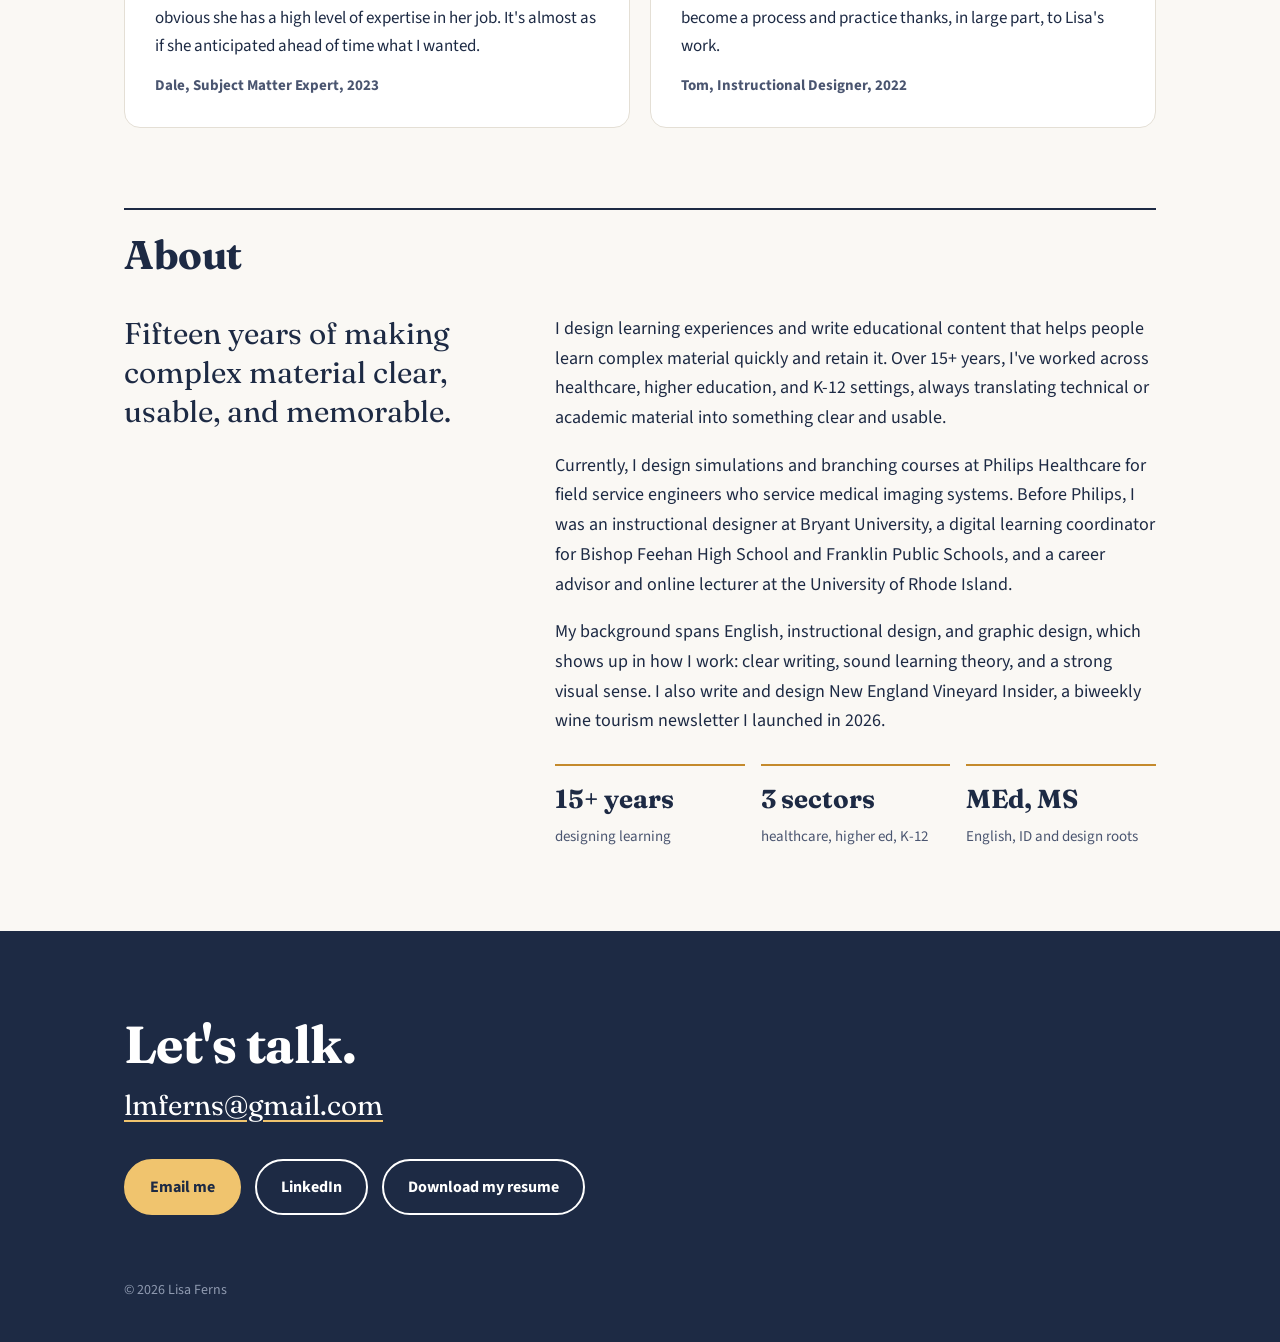
==== commit 40873e91: "Credit Geoff Woods for the CRIT framework Co-Authored-By: Claude Opus 5.5 <noreply@anthropic.com> Cl" ====
--- a/index.html
+++ b/index.html
@@ -31,7 +31,7 @@
 <div class="wrap"><div class="skills">
 <div><h3>Design</h3><p>Needs analysis, learning objectives, scenario and branching design, storyboarding, ADDIE, Merrill, Gagné</p></div>
 <div><h3>Build</h3><p>Articulate Storyline 360 and Rise 360, software simulations, SCORM and xAPI, LMS deployment (Docebo, Cornerstone, Canvas)</p></div>
-<div><h3>AI-enabled</h3><p>Prompt design with my CRIT framework, Microsoft Copilot, Articulate AI Assistant, workflow automation</p></div>
+<div><h3>AI-enabled</h3><p>Prompt design with Geoff Woods&#x27;s CRIT framework, Microsoft Copilot, Articulate AI Assistant, workflow automation</p></div>
 <div><h3>Media</h3><p>Camtasia, Vyond, Powtoon, Canva, Adobe Creative Cloud, video editing and voiceover</p></div>
 <div><h3>Quality</h3><p>WCAG and Section 508 accessibility, Review 360 SME reviews, ISO 9001 quality process</p></div>
 </div></div></section>
